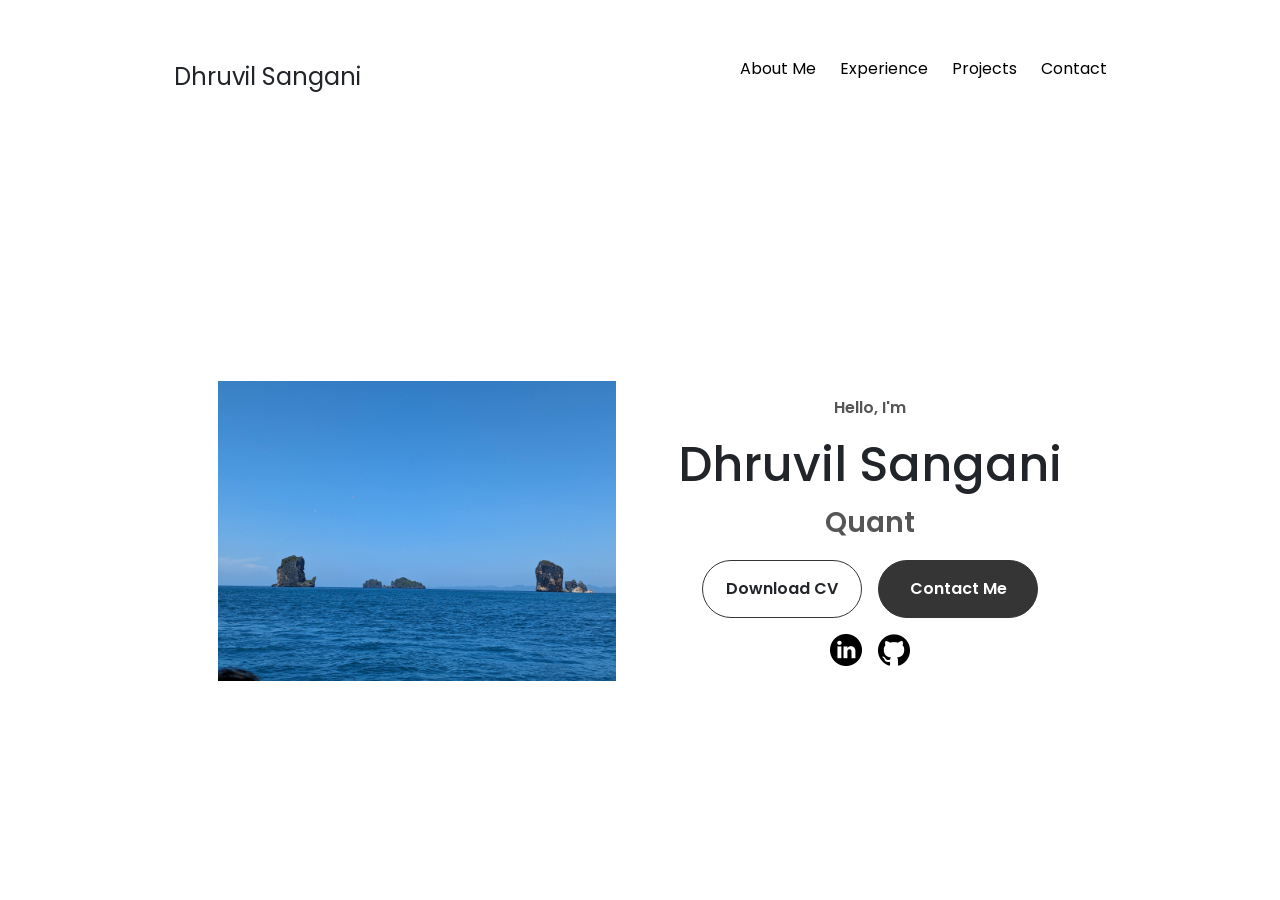
==== index.html @ a995d4e1 "adding hero section" ====
<!DOCTYPE html>
<html lang="en">
  <head>
    <meta charset="UTF-8">
    <meta name="viewport" content="width=device-width, initial-scale=1.0">
    <meta http-equiv="X-UA-Compatible" content="ie=edge">
    <title>Personal Portfolio Website</title>
    <link href="https://cdn.jsdelivr.net/npm/bootstrap@5.3.3/dist/css/bootstrap.min.css" rel="stylesheet" integrity="sha384-QWTKZyjpPEjISv5WaRU9OFeRpok6YctnYmDr5pNlyT2bRjXh0JMhjY6hW+ALEwIH" crossorigin="anonymous">
    <link rel="stylesheet" href="assets/css/style.css">
    <link rel="stylesheet" href="assets/css/mediaqueries.css">
  </head>
  <body>
    <nav id="desktop-nav">    
        <div class="logo">Dhruvil Sangani</div>
        <div>
            <ul class="nav-links">
                <li><a href="#about">About Me</a></li>
                <li><a href="#experience">Experience</a></li>
                <li><a href="#projects">Projects</a></li>
                <li><a href="#contact">Contact</a></li>
            </ul>
        </div>
    </nav>

    <nav id="hamburger-nav">
        <div class="logo">Dhruvil Sangani</div>
        <div class="hamburger-menu">
			<!-- <div class="hamburger-icon" onclick="toggleMenu()">
				<span></span>
				<span></span>
				<span></span>
			</div> -->
			<div class="menu-links">
				<li><a href="#about" onclick="toggleMenu()">About Me</a></li>
                <li><a href="#experience" onclick="toggleMenu()">Experience</a></li>
                <li><a href="#projects" onclick="toggleMenu()">Projects</a></li>
                <li><a href="#contact" onclick="toggleMenu()">Contact</a></li>
			</div>
		</div>
    </nav>

	<section id="profile">
		<div class="section__pic-container">
			<img src="./assets/images/background-image.jpg">
		</div>
		<div class="section__text">
			<p class="section__text__p1">Hello, I'm</p>
			<h1 class="title">Dhruvil Sangani</h1>
			<p class="section__text__p2">Quant</p>
			<div class="btn-container">
				<button class="btn btn-color-2" onclick="window.open('./assets/Dhruvil_Sangani_Resume_c1.pdf')">
					Download CV
				</button>
				<button class="btn btn-color-1" onclick="location.href='.#contact'">
					Contact Me
				</button>
			</div>
			<div id="socials-container">
				<img src="./assets/images/linkedin.png" alt="My Linkedin Profile" class="icon" onclick="location.href='https://www.linkedin.com/in/dhruvil-sangani-423a86184/'">
				<img src="./assets/images/github.png" alt="My Github Profile" class="icon" onclick="location.href='https://github.com/dhruvilsangani'">
			</div>
		</div>
	</section>

    <!-- Optional JavaScript -->
    <script src="index.js"></script>
    <script src="https://cdn.jsdelivr.net/npm/bootstrap@5.3.3/dist/js/bootstrap.bundle.min.js" integrity="sha384-YvpcrYf0tY3lHB60NNkmXc5s9fDVZLESaAA55NDzOxhy9GkcIdslK1eN7N6jIeHz" crossorigin="anonymous"></script>
  </body>
</html>
---- assets/css/style.css ----
@import url('https://fonts.googleapis.com/css2?family=Poppins:ital,wght@0,100;0,200;0,300;0,400;0,500;0,600;0,700;0,800;0,900;1,100;1,200;1,300;1,400;1,500;1,600;1,700;1,800;1,900&display=swap');

*{
    margin: 0;
    padding: 0;
}

body{
    font-family: "Poppins", sans-serif;
}

p {
    color: rgb(85, 85, 85);
}

nav, .nav-links{
    display: flex;
}

nav{
    justify-content: space-around;
    align-items: center;
    height: 17vh;
}

.nav-links{
    gap: 1.5rem;
    list-style: none;
}

a{
    color: black;
    text-decoration: none;
}

a:hover{
    color:grey;
    text-decoration: underline;
    text-underline-offset: 1rem;
    text-decoration-color: rgb(181,181,181);
}

.logo{
    font-size: 1.5rem;
}

.logo:hover{
    cursor: default;
}

/* Hamburger Menu */
#hamburger-nav{
    display: none;
}

/* .hamburger-menu{
    position: relative;
    display: inline-block;
} */


/* Sections */

section{
    padding-top: 4vh;
    height: 96vh;
    margin: 0 10rem;
    box-sizing: border-box;
    min-height: fit-content;
}

.section-container{
    display: flex;
}

/* PROFILE SECTION */
#profile {
    display: flex;
    justify-content: center;
    gap: 10rem;
    height: 80vh;
}

.section__pic-container {
    display: flex;
    height: 300px;
    width: 300px;
    margin: auto 0;
}

.section__text {
    align-self: center;
    text-align: center;
}

.section__text p {
    font-weight: 600;
}

/* .section__text__p1 {
    text-align: center;
} */
  
.section__text__p2 {
    font-size: 1.75rem;
    margin-bottom: 1rem;
}

.title {
    font-size: 3rem;
    
}

#socials-container {
    display: flex;
    justify-content: center;
    margin-top: 1rem;
    gap: 1rem;
}

.icon {
    cursor: pointer;
    height: 2rem;
}

.btn-container {
    display: flex;
    justify-content: center;
    gap: 1rem;
}

.btn {
    font-weight: 600;
    font-size: 1rem;
    transition: all 300ms ease;
    padding: 1rem;
    width: 10rem;
    border-radius: 2rem;
}

.btn-color-1,
.btn-color-2 {
    border: rgb(53, 53, 53) 0.1rem solid;
}
  
.btn-color-1:hover,
.btn-color-2:hover {
    cursor: pointer;
}
  
.btn-color-1,
.btn-color-2:hover {
    background: rgb(53, 53, 53);
    color: white;
}
  
.btn-color-1:hover {
    background: rgb(0, 0, 0);
    color: white;
}
  
.btn-color-2 {
    background: none;
}
  
.btn-color-2:hover {
    border: rgb(255, 255, 255) 0.1rem solid;
}
  
.btn-container {
    gap: 1rem;
}
---- assets/css/mediaqueries.css ----
@media screen and (max-width: 900px) {
    #desktop-nav{
        display: none;
    }
    #hamburger-nav {
        display: flex;
    }
}
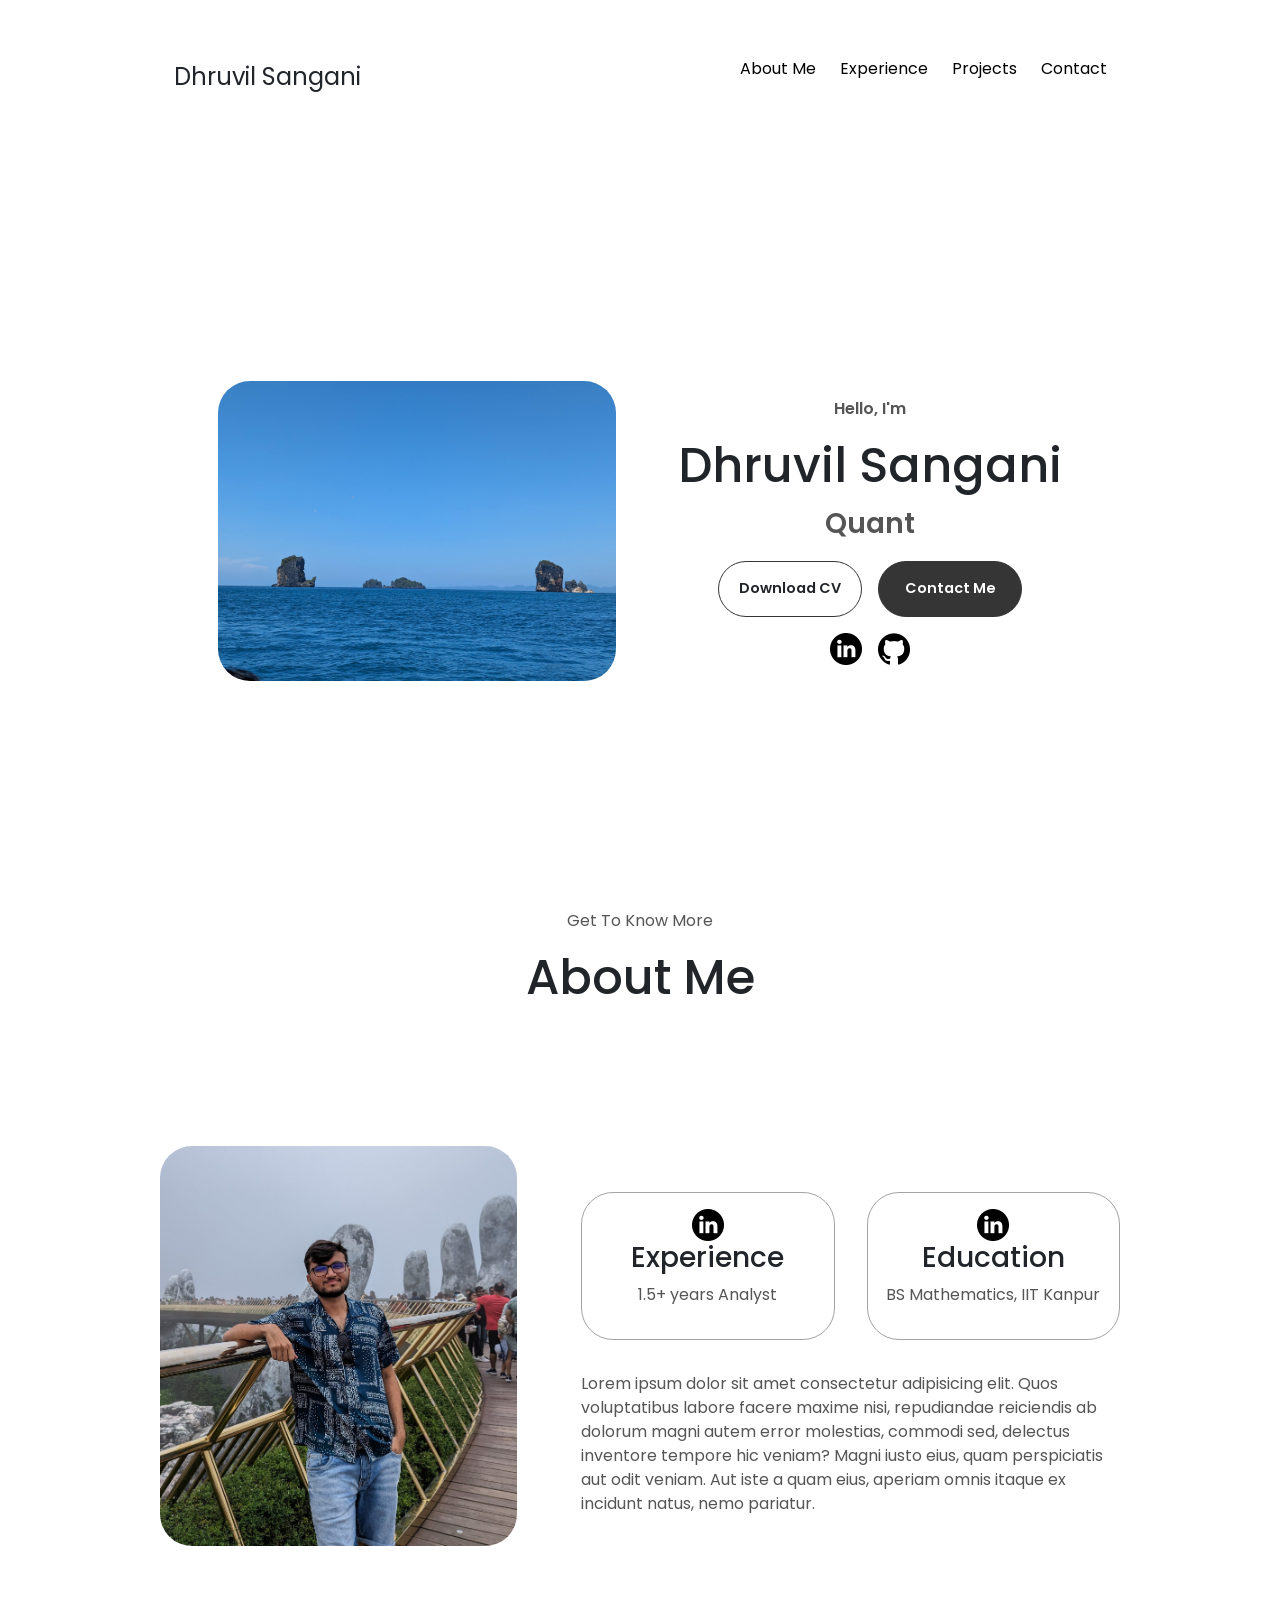
==== commit 6f453238: "adding about me section" ====
--- a/index.html
+++ b/index.html
@@ -62,6 +62,40 @@
 		</div>
 	</section>
 
+	<section id="about">
+		<p class="section__text__p1">Get To Know More</p>
+		<h1 class="title">About Me</h1>
+		<div class="section-container">
+			<div class="section__pic-container">
+				<img
+					src="./assets/images/about.jpg"
+					class="about-pic"
+				>
+			</div>
+		
+			<div class="about-details-container">
+				<div class="about-containers">
+					<div class="details-container">
+						<img src="./assets/images/linkedin.png" class="icon">
+						<h3>Experience</h3>
+						<p>1.5+ years Analyst</p>
+					</div>
+					<div class="details-container">
+						<img src="./assets/images/linkedin.png" class="icon">
+						<h3>Education</h3>
+						<p>BS Mathematics, IIT Kanpur</p>
+					</div>
+				</div>
+				<div class="text-container">
+					<p>Lorem ipsum dolor sit amet consectetur adipisicing elit. Quos voluptatibus labore 
+						facere maxime nisi, repudiandae reiciendis ab dolorum magni autem error molestias, 
+						commodi sed, delectus inventore tempore hic veniam? Magni iusto eius, quam perspiciatis aut odit veniam. 
+						Aut iste a quam eius, aperiam omnis itaque ex incidunt natus, nemo pariatur.</p>
+				</div>
+			</div>
+		</div>
+	</section>
+
     <!-- Optional JavaScript -->
     <script src="index.js"></script>
     <script src="https://cdn.jsdelivr.net/npm/bootstrap@5.3.3/dist/js/bootstrap.bundle.min.js" integrity="sha384-YvpcrYf0tY3lHB60NNkmXc5s9fDVZLESaAA55NDzOxhy9GkcIdslK1eN7N6jIeHz" crossorigin="anonymous"></script>
--- a/assets/css/style.css
+++ b/assets/css/style.css
@@ -1,11 +1,13 @@
+/* GENERAL */
+
 @import url('https://fonts.googleapis.com/css2?family=Poppins:ital,wght@0,100;0,200;0,300;0,400;0,500;0,600;0,700;0,800;0,900;1,100;1,200;1,300;1,400;1,500;1,600;1,700;1,800;1,900&display=swap');
 
-*{
+* {
     margin: 0;
     padding: 0;
 }
 
-body{
+body {
     font-family: "Poppins", sans-serif;
 }
 
@@ -13,43 +15,44 @@
     color: rgb(85, 85, 85);
 }
 
-nav, .nav-links{
-    display: flex;
-}
-
-nav{
+nav, 
+.nav-links {
+    display: flex;
+}
+
+nav {
     justify-content: space-around;
     align-items: center;
     height: 17vh;
 }
 
-.nav-links{
+.nav-links {
     gap: 1.5rem;
     list-style: none;
 }
 
-a{
+a {
     color: black;
     text-decoration: none;
 }
 
-a:hover{
-    color:grey;
+a:hover {
+    color: grey;
     text-decoration: underline;
     text-underline-offset: 1rem;
-    text-decoration-color: rgb(181,181,181);
-}
-
-.logo{
+    text-decoration-color: rgb(181, 181, 181);
+}
+
+.logo {
     font-size: 1.5rem;
 }
 
-.logo:hover{
+.logo:hover {
     cursor: default;
 }
 
 /* Hamburger Menu */
-#hamburger-nav{
+#hamburger-nav {
     display: none;
 }
 
@@ -61,7 +64,7 @@
 
 /* Sections */
 
-section{
+section {
     padding-top: 4vh;
     height: 96vh;
     margin: 0 10rem;
@@ -69,11 +72,12 @@
     min-height: fit-content;
 }
 
-.section-container{
+.section-container {
     display: flex;
 }
 
 /* PROFILE SECTION */
+
 #profile {
     display: flex;
     justify-content: center;
@@ -88,6 +92,10 @@
     margin: auto 0;
 }
 
+.section__pic-container img{
+    border-radius: 2rem;
+}
+
 .section__text {
     align-self: center;
     text-align: center;
@@ -97,9 +105,9 @@
     font-weight: 600;
 }
 
-/* .section__text__p1 {
-    text-align: center;
-} */
+.section__text__p1 {
+    text-align: center;
+}
   
 .section__text__p2 {
     font-size: 1.75rem;
@@ -108,7 +116,7 @@
 
 .title {
     font-size: 3rem;
-    
+    text-align: center;
 }
 
 #socials-container {
@@ -131,10 +139,10 @@
 
 .btn {
     font-weight: 600;
-    font-size: 1rem;
+    font-size: 0.9rem;
     transition: all 300ms ease;
     padding: 1rem;
-    width: 10rem;
+    width: 9rem;
     border-radius: 2rem;
 }
 
@@ -169,4 +177,51 @@
   
 .btn-container {
     gap: 1rem;
+}
+
+/* ABOUT SECTION */
+
+#about {
+    position: relative;
+}
+
+.about-containers {
+    gap: 2rem;
+    margin-bottom: 2rem;
+    margin-top: 2rem;
+}
+
+.about-details-container {
+    justify-content: center;
+    flex-direction: column;
+}
+
+.about-containers,
+.about-details-container {
+  display: flex;
+}
+
+.about-pic {
+    border-radius: 2rem;
+}
+
+.details-container {
+    padding: 1rem;
+    flex: 1;
+    background: white;
+    border-radius: 2rem;
+    border: rgb(53, 53, 53) 0.1rem solid;
+    border-color: rgb(163, 163, 163);
+    text-align: center;
+  }
+  
+.section-container {
+    gap: 4rem;
+    height: 80%;
+}
+  
+#about .section__pic-container {
+    height: 400px;
+    width: 400px;
+    margin: auto 0;
 }
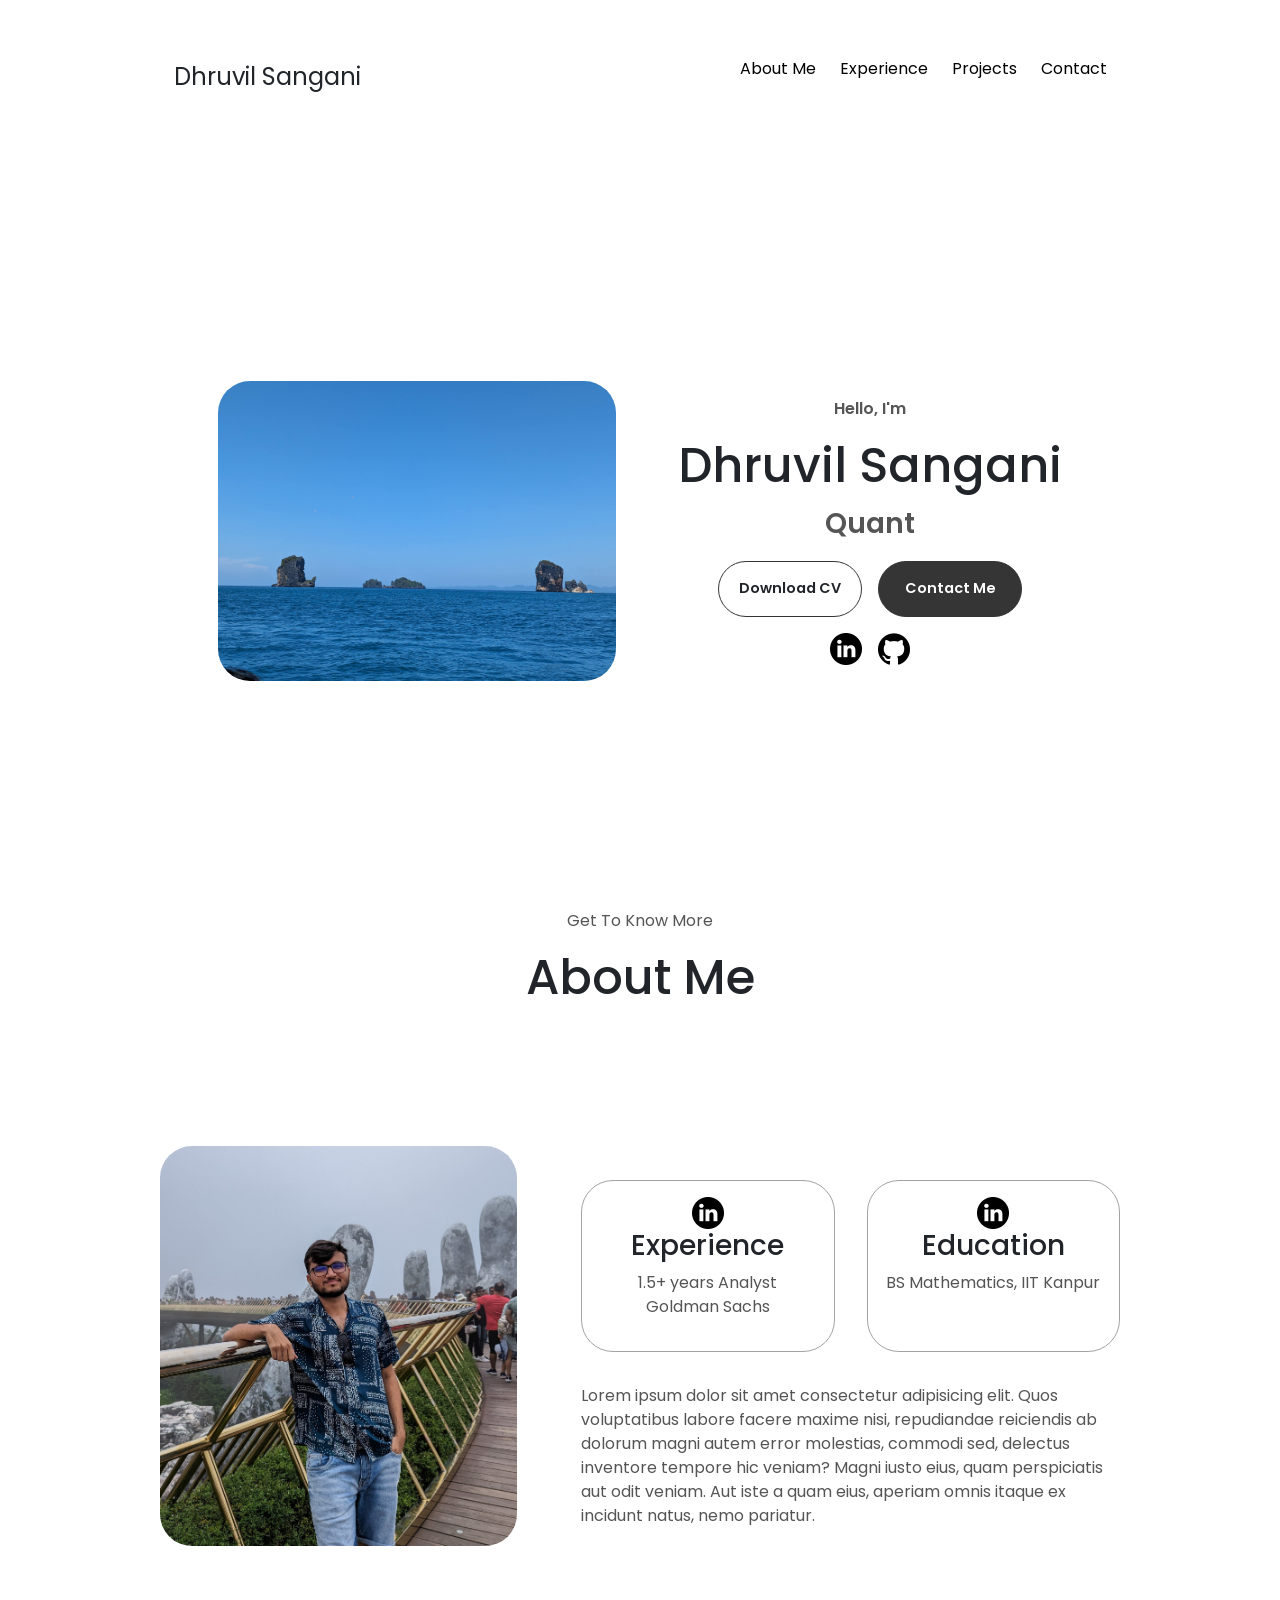
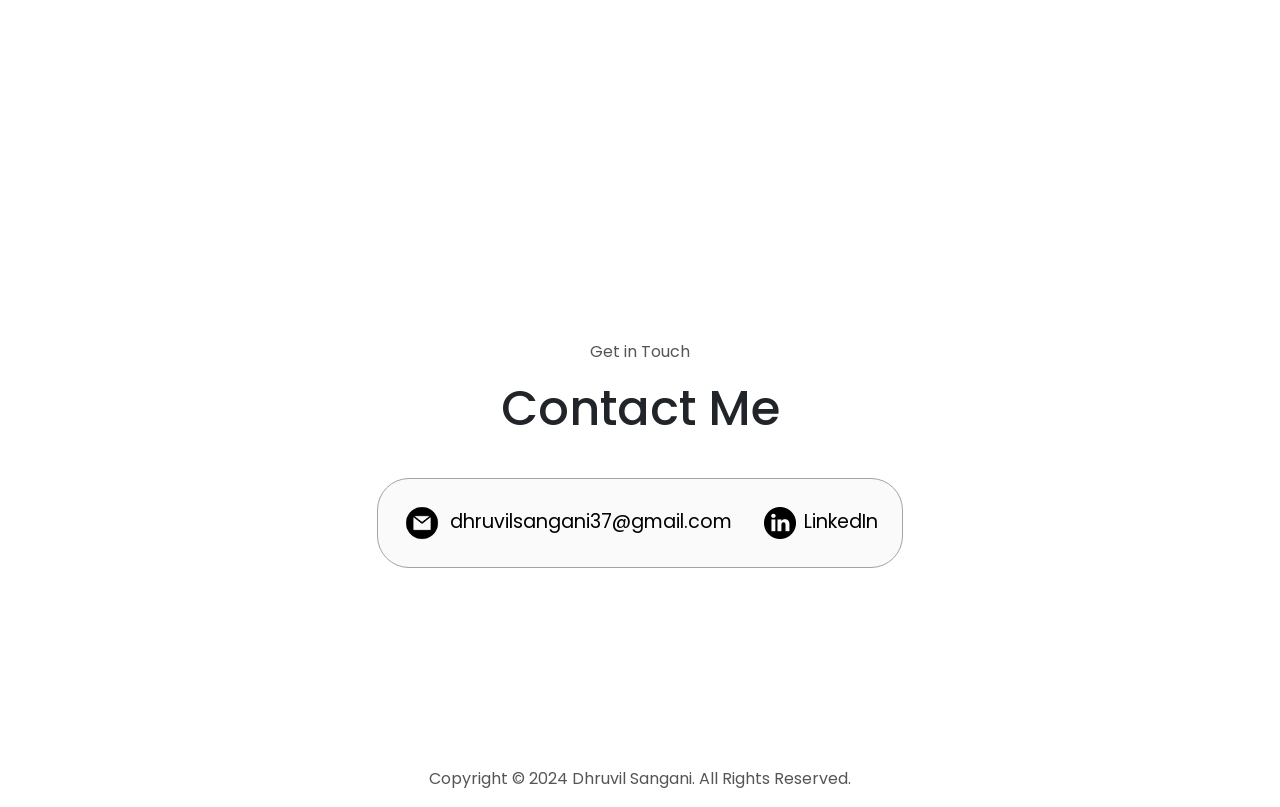
==== commit d4c65561: "adding contact me section" ====
--- a/index.html
+++ b/index.html
@@ -78,7 +78,7 @@
 					<div class="details-container">
 						<img src="./assets/images/linkedin.png" class="icon">
 						<h3>Experience</h3>
-						<p>1.5+ years Analyst</p>
+						<p>1.5+ years Analyst<br>Goldman Sachs</p>
 					</div>
 					<div class="details-container">
 						<img src="./assets/images/linkedin.png" class="icon">
@@ -96,6 +96,25 @@
 		</div>
 	</section>
 
+	<section id="contact">
+		<p class="section__text__p1">Get in Touch</p>
+		<h1 class="title">Contact Me</h1>
+		<div class="contact-container">
+			<div>
+				<img src="./assets/images/email.png" class="icon contact-icon email-icon">
+				<p><a href=mailto:"dhruvilsangani37@gmail.com">dhruvilsangani37@gmail.com</a></p>
+			</div>
+			<div>
+				<img src="./assets/images/linkedin.png" class="icon contact-icon">
+				<p><a href='https://www.linkedin.com/in/dhruvil-sangani-423a86184/'>LinkedIn</a></p>
+			</div>
+		</div>
+	</section>
+
+	<footer>
+		<p>Copyright &#169; 2024 Dhruvil Sangani. All Rights Reserved.</p>
+	  </footer>
+
     <!-- Optional JavaScript -->
     <script src="index.js"></script>
     <script src="https://cdn.jsdelivr.net/npm/bootstrap@5.3.3/dist/js/bootstrap.bundle.min.js" integrity="sha384-YvpcrYf0tY3lHB60NNkmXc5s9fDVZLESaAA55NDzOxhy9GkcIdslK1eN7N6jIeHz" crossorigin="anonymous"></script>
--- a/assets/css/style.css
+++ b/assets/css/style.css
@@ -224,4 +224,47 @@
     height: 400px;
     width: 400px;
     margin: auto 0;
+}
+
+#contact {
+    display: flex;
+    justify-content: center;
+    flex-direction: column;
+    height: 70vh;
+}
+
+.contact-container {
+    display: flex;
+    justify-content: center;
+    border-radius: 2rem;
+    border: rgb(53, 53, 53) 0.1rem solid;
+    border-color: rgb(163, 163, 163);
+    background: rgb(250, 250, 250);
+    margin: 2rem auto;
+    padding: 0.5rem;
+}
+
+.contact-container div {
+    display: flex;
+    align-items: center;
+    justify-content: center;
+    gap: 0.5rem;
+    margin: 1rem;
+}
+
+.contact-container div p{
+    font-size: larger;
+    margin: 0;
+}
+
+.contact-icon {
+    cursor: default;
+}
+  
+.email-icon {
+    height: 2.5rem;
+}
+
+footer p {
+    text-align: center;
 }
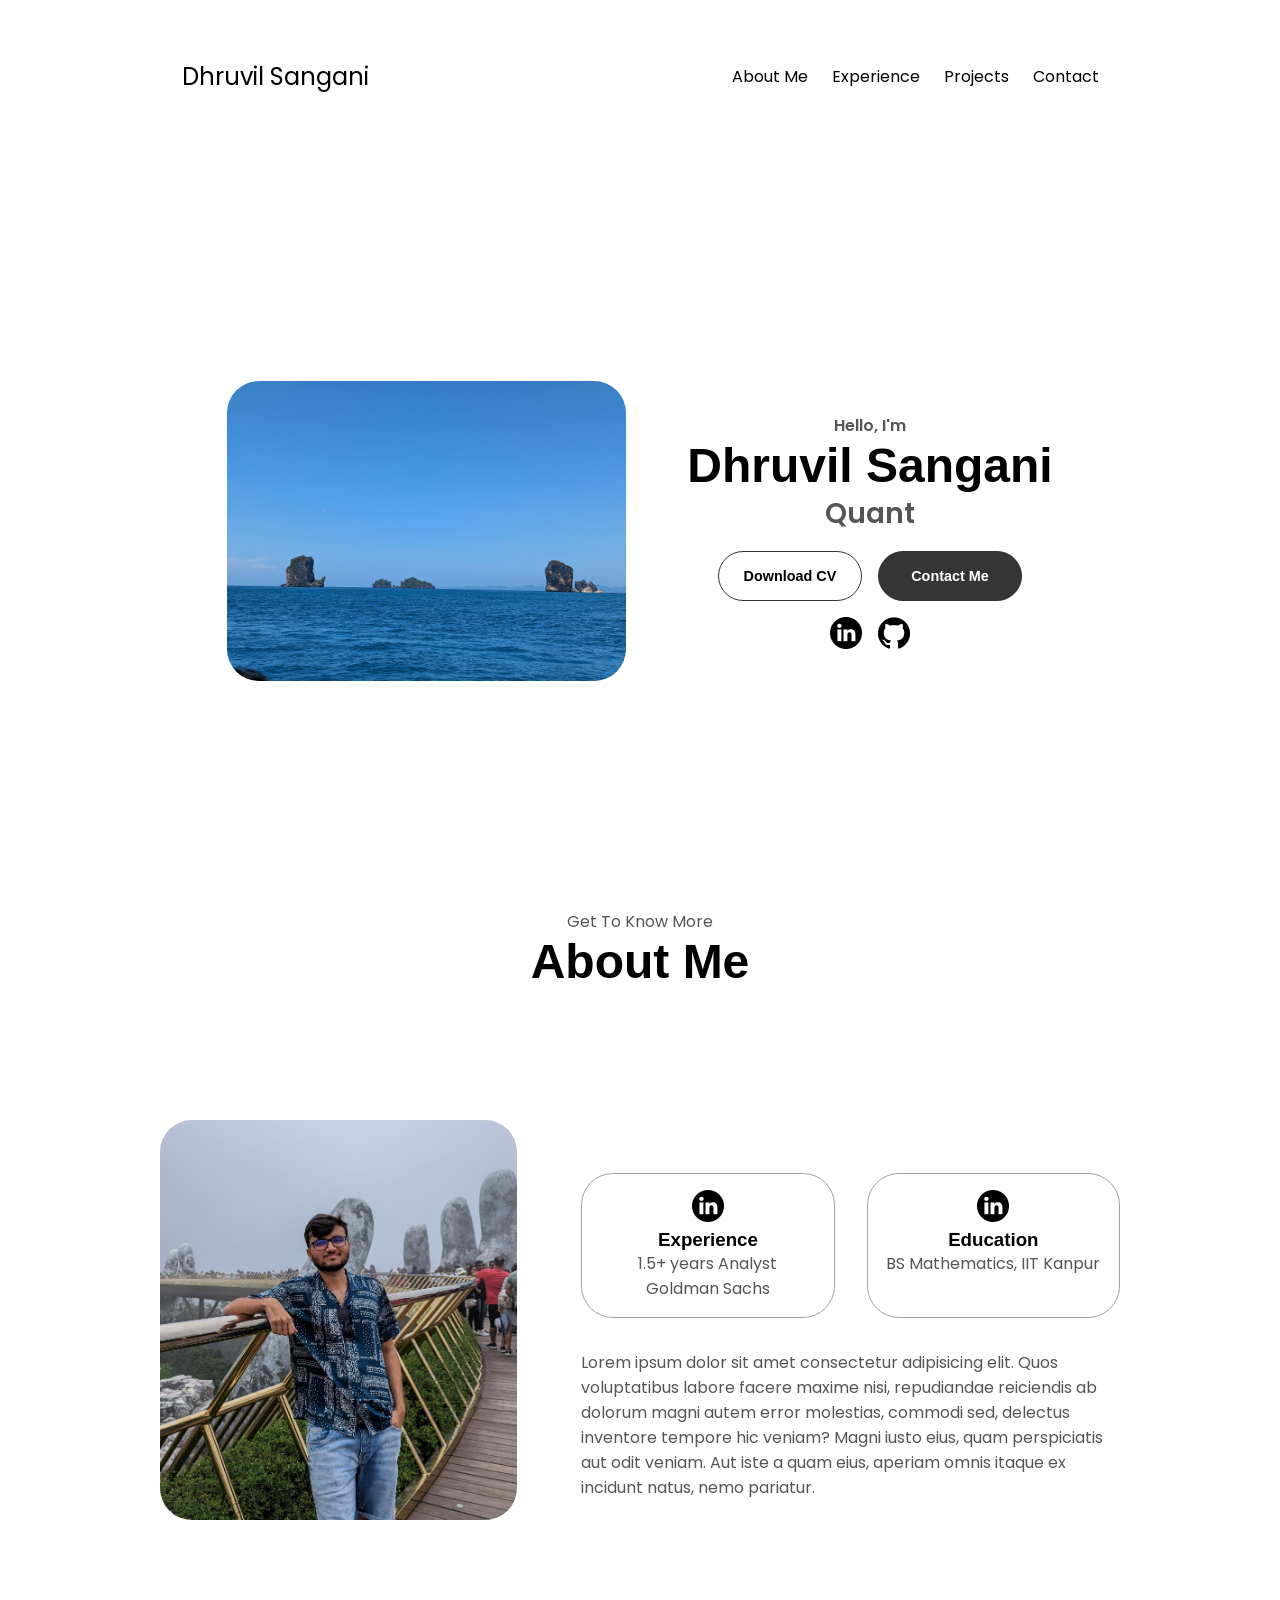
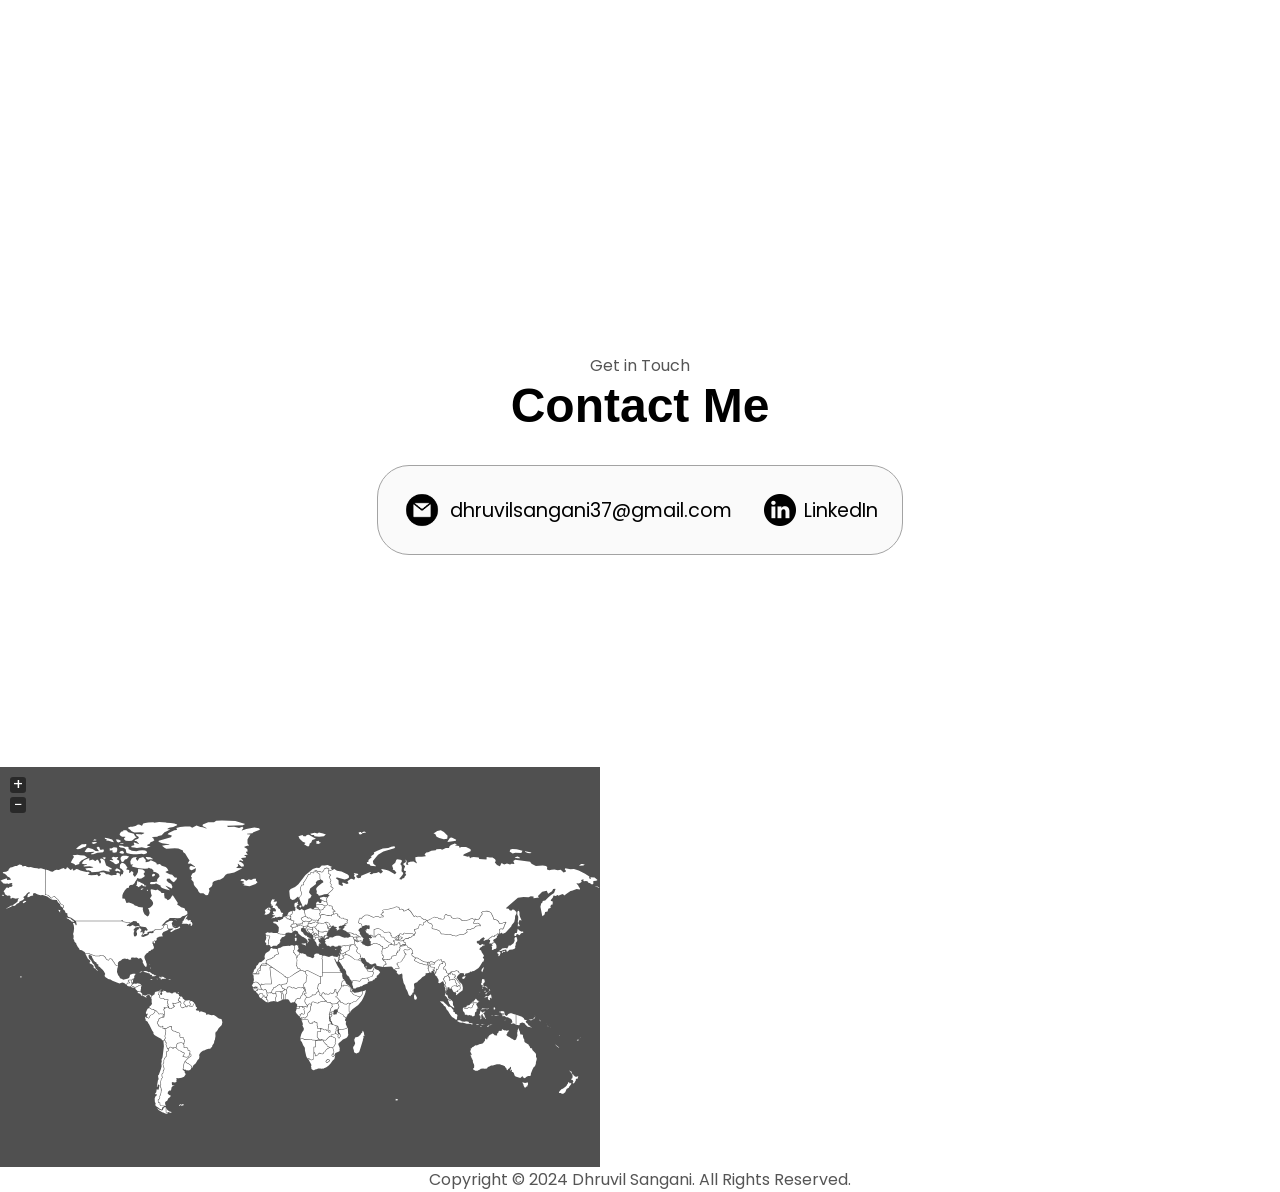
==== commit b2e18efb: "adding map" ====
--- a/index.html
+++ b/index.html
@@ -4,10 +4,13 @@
     <meta charset="UTF-8">
     <meta name="viewport" content="width=device-width, initial-scale=1.0">
     <meta http-equiv="X-UA-Compatible" content="ie=edge">
-    <title>Personal Portfolio Website</title>
-    <link href="https://cdn.jsdelivr.net/npm/bootstrap@5.3.3/dist/css/bootstrap.min.css" rel="stylesheet" integrity="sha384-QWTKZyjpPEjISv5WaRU9OFeRpok6YctnYmDr5pNlyT2bRjXh0JMhjY6hW+ALEwIH" crossorigin="anonymous">
+    <title>Personal Portfolio Website</title>    
     <link rel="stylesheet" href="assets/css/style.css">
     <link rel="stylesheet" href="assets/css/mediaqueries.css">
+	<link rel="stylesheet" href="assets/css/jquery-jvectormap-2.0.5.css">
+	<script src="https://code.jquery.com/jquery-3.7.1.min.js"></script>
+	<script src="./jquery-jvectormap-2.0.5.min.js"></script>
+  	<script src="./jquery-jvectormap-world-mill.js"></script>
   </head>
   <body>
     <nav id="desktop-nav">    
@@ -51,7 +54,7 @@
 				<button class="btn btn-color-2" onclick="window.open('./assets/Dhruvil_Sangani_Resume_c1.pdf')">
 					Download CV
 				</button>
-				<button class="btn btn-color-1" onclick="location.href='.#contact'">
+				<button class="btn btn-color-1" onclick="location.href='#contact'">
 					Contact Me
 				</button>
 			</div>
@@ -111,12 +114,20 @@
 		</div>
 	</section>
 
+	<div id="world-map" style="width: 600px; height: 400px"></div>
+
+	<script>
+		$(function(){
+		  $('#world-map').vectorMap({map: 'world_mill'});
+		});
+	</script>
+
 	<footer>
 		<p>Copyright &#169; 2024 Dhruvil Sangani. All Rights Reserved.</p>
-	  </footer>
+	</footer>
 
     <!-- Optional JavaScript -->
     <script src="index.js"></script>
-    <script src="https://cdn.jsdelivr.net/npm/bootstrap@5.3.3/dist/js/bootstrap.bundle.min.js" integrity="sha384-YvpcrYf0tY3lHB60NNkmXc5s9fDVZLESaAA55NDzOxhy9GkcIdslK1eN7N6jIeHz" crossorigin="anonymous"></script>
+	
   </body>
 </html>
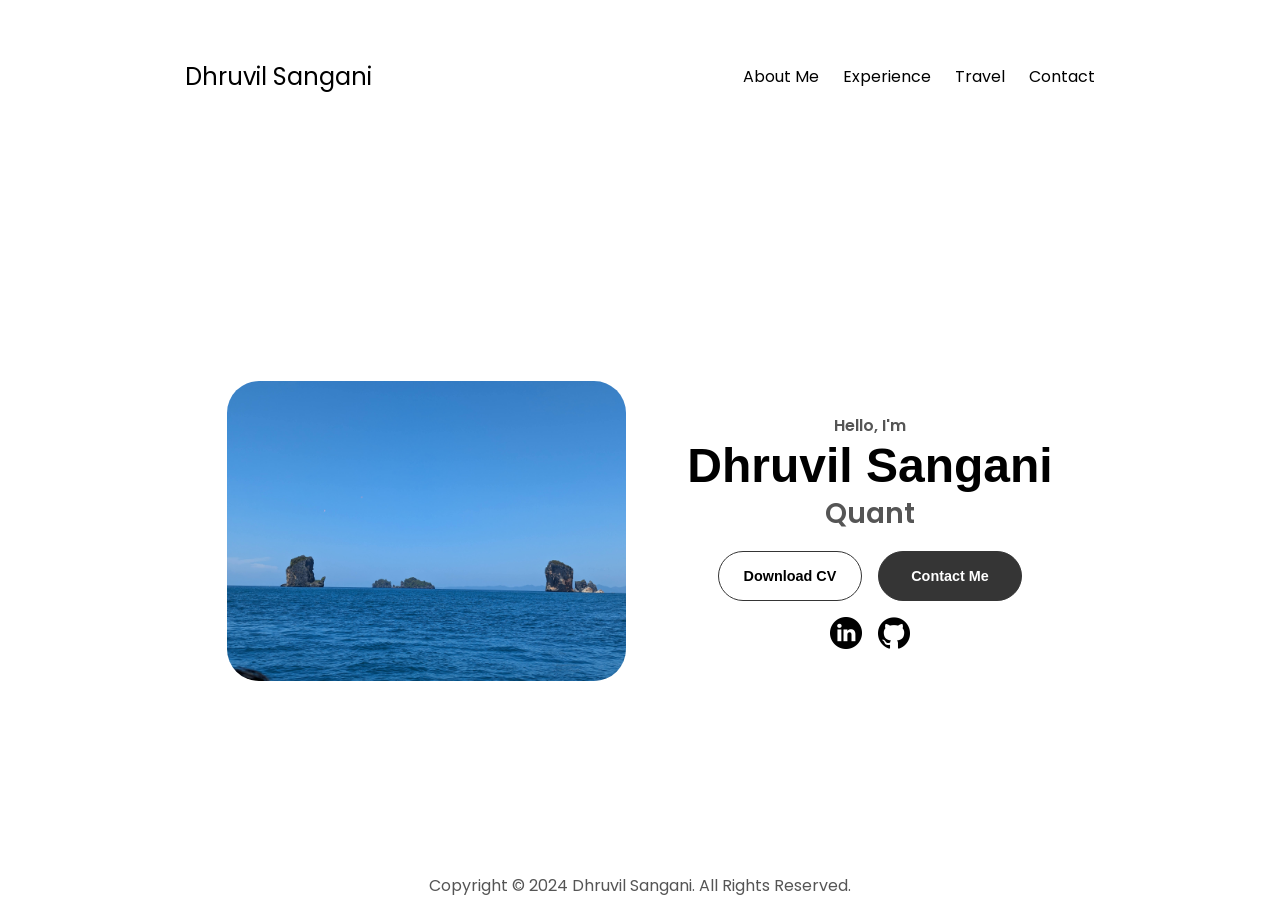
==== commit d8617c9c: "renamed file name" ====
--- a/index.html
+++ b/index.html
@@ -7,20 +7,16 @@
     <title>Personal Portfolio Website</title>    
     <link rel="stylesheet" href="assets/css/style.css">
     <link rel="stylesheet" href="assets/css/mediaqueries.css">
-	<link rel="stylesheet" href="assets/css/jquery-jvectormap-2.0.5.css">
-	<script src="https://code.jquery.com/jquery-3.7.1.min.js"></script>
-	<script src="./jquery-jvectormap-2.0.5.min.js"></script>
-  	<script src="./jquery-jvectormap-world-mill.js"></script>
   </head>
   <body>
     <nav id="desktop-nav">    
-        <div class="logo">Dhruvil Sangani</div>
+        <div class="logo" onclick="location.href='index.html'">Dhruvil Sangani</div>
         <div>
             <ul class="nav-links">
-                <li><a href="#about">About Me</a></li>
+                <li><a href="about.html">About Me</a></li>
                 <li><a href="#experience">Experience</a></li>
-                <li><a href="#projects">Projects</a></li>
-                <li><a href="#contact">Contact</a></li>
+                <li><a href="travel.html">Travel</a></li>
+                <li><a href="contact.html">Contact</a></li>
             </ul>
         </div>
     </nav>
@@ -64,64 +60,7 @@
 			</div>
 		</div>
 	</section>
-
-	<section id="about">
-		<p class="section__text__p1">Get To Know More</p>
-		<h1 class="title">About Me</h1>
-		<div class="section-container">
-			<div class="section__pic-container">
-				<img
-					src="./assets/images/about.jpg"
-					class="about-pic"
-				>
-			</div>
-		
-			<div class="about-details-container">
-				<div class="about-containers">
-					<div class="details-container">
-						<img src="./assets/images/linkedin.png" class="icon">
-						<h3>Experience</h3>
-						<p>1.5+ years Analyst<br>Goldman Sachs</p>
-					</div>
-					<div class="details-container">
-						<img src="./assets/images/linkedin.png" class="icon">
-						<h3>Education</h3>
-						<p>BS Mathematics, IIT Kanpur</p>
-					</div>
-				</div>
-				<div class="text-container">
-					<p>Lorem ipsum dolor sit amet consectetur adipisicing elit. Quos voluptatibus labore 
-						facere maxime nisi, repudiandae reiciendis ab dolorum magni autem error molestias, 
-						commodi sed, delectus inventore tempore hic veniam? Magni iusto eius, quam perspiciatis aut odit veniam. 
-						Aut iste a quam eius, aperiam omnis itaque ex incidunt natus, nemo pariatur.</p>
-				</div>
-			</div>
-		</div>
-	</section>
-
-	<section id="contact">
-		<p class="section__text__p1">Get in Touch</p>
-		<h1 class="title">Contact Me</h1>
-		<div class="contact-container">
-			<div>
-				<img src="./assets/images/email.png" class="icon contact-icon email-icon">
-				<p><a href=mailto:"dhruvilsangani37@gmail.com">dhruvilsangani37@gmail.com</a></p>
-			</div>
-			<div>
-				<img src="./assets/images/linkedin.png" class="icon contact-icon">
-				<p><a href='https://www.linkedin.com/in/dhruvil-sangani-423a86184/'>LinkedIn</a></p>
-			</div>
-		</div>
-	</section>
-
-	<div id="world-map" style="width: 600px; height: 400px"></div>
-
-	<script>
-		$(function(){
-		  $('#world-map').vectorMap({map: 'world_mill'});
-		});
-	</script>
-
+	
 	<footer>
 		<p>Copyright &#169; 2024 Dhruvil Sangani. All Rights Reserved.</p>
 	</footer>
--- a/assets/css/style.css
+++ b/assets/css/style.css
@@ -48,7 +48,7 @@
 }
 
 .logo:hover {
-    cursor: default;
+    cursor: pointer;
 }
 
 /* Hamburger Menu */
@@ -267,4 +267,14 @@
 
 footer p {
     text-align: center;
+}
+
+#world-map-container{
+    display: flex; /* Use flexbox layout */
+    justify-content: center; 
+}
+
+#world-map {
+    width: 600px; 
+    height: 400px;
 }
